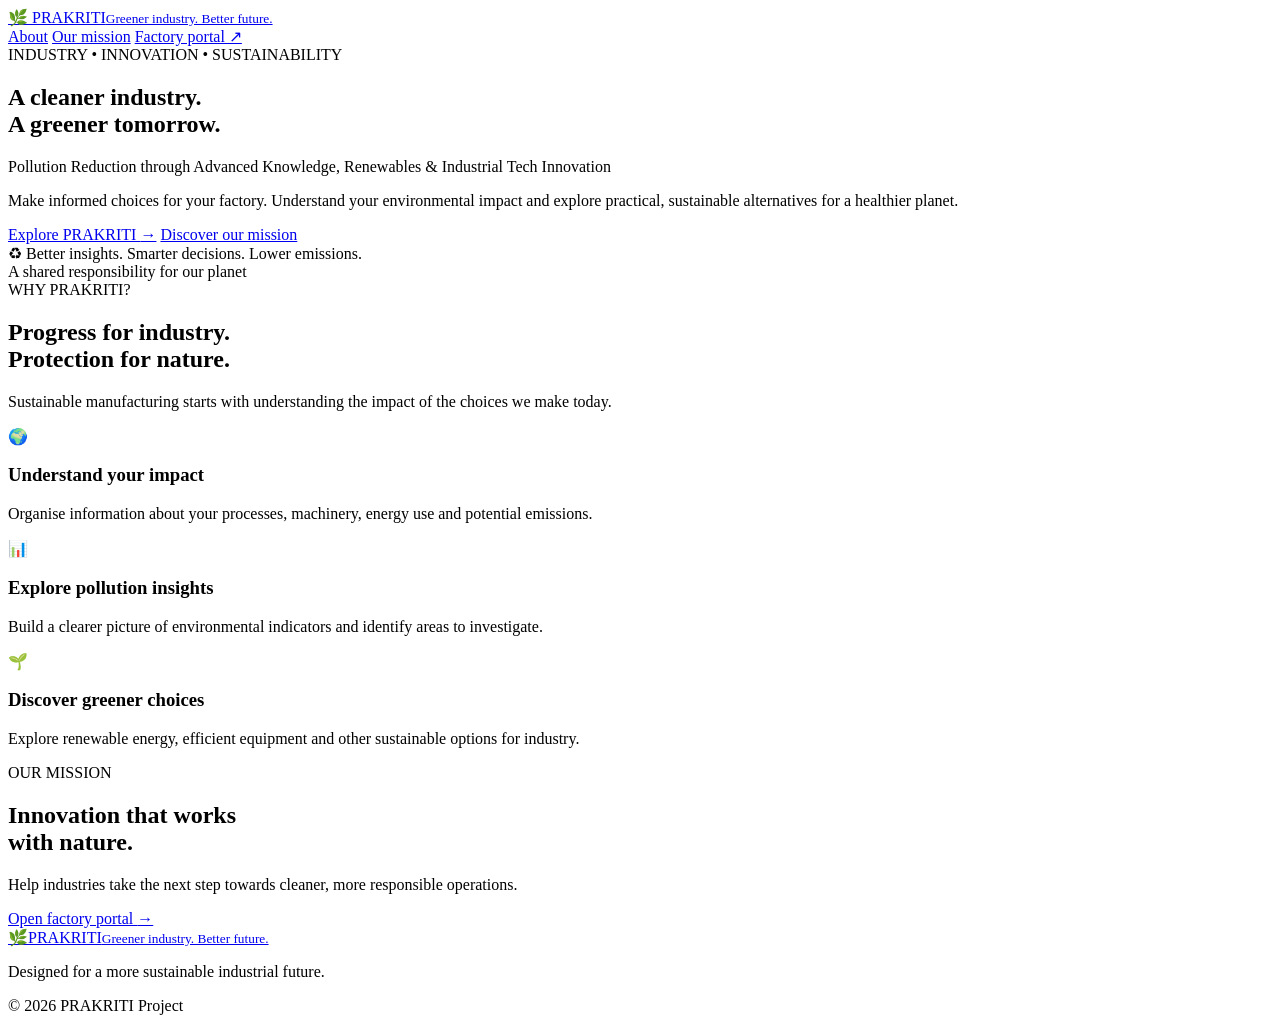
==== Frontend/index.html @ b76ef5cb "Add initial HTML structure for PRAKRITI website This file contains the initial HTML structure for th" ====
<!DOCTYPE html>
<html lang="en">
<head>
  <meta charset="UTF-8">
  <meta name="viewport" content="width=device-width, initial-scale=1.0">
  <title>PRAKRITI | Greener Industry, Better Future</title>
  <link rel="stylesheet" href="style.css">
</head>
<body class="home-page">
  <header class="site-header">
    <a class="brand" href="index.html" aria-label="PRAKRITI home">
      <span class="brand-mark">🌿</span>
      <span>PRAKRITI<small>Greener industry. Better future.</small></span>
    </a>
    <nav class="top-nav">
      <a href="#about">About</a>
      <a href="#mission">Our mission</a>
      <a class="nav-cta" href="dashboard.html">Factory portal ↗</a>
    </nav>
  </header>

  <main>
    <section class="hero">
      <div class="hero-shade"></div>
      <div class="hero-content">
        <div class="eyebrow"><span class="eyebrow-dot"></span> INDUSTRY • INNOVATION • SUSTAINABILITY</div>
        <h1>A cleaner industry.<br><span>A greener tomorrow.</span></h1>
        <p class="project-full-name">Pollution Reduction through Advanced Knowledge, Renewables &amp; Industrial Tech Innovation</p>
        <p class="hero-description">Make informed choices for your factory. Understand your environmental impact and explore practical, sustainable alternatives for a healthier planet.</p>
        <div class="hero-actions">
          <a class="button button-primary button-large" href="dashboard.html">Explore PRAKRITI <span>→</span></a>
          <a class="button button-glass button-large" href="#about">Discover our mission</a>
        </div>
        <div class="hero-note"><span>♻</span> Better insights. Smarter decisions. Lower emissions.</div>
      </div>
      <div class="hero-caption">A shared responsibility for our planet</div>
    </section>

    <section class="intro-section section-wrap" id="about">
      <div class="section-kicker">WHY PRAKRITI?</div>
      <h2>Progress for industry.<br><span>Protection for nature.</span></h2>
      <p class="section-lead">Sustainable manufacturing starts with understanding the impact of the choices we make today.</p>
      <div class="feature-grid">
        <article class="feature-card">
          <div class="feature-icon">🌍</div>
          <h3>Understand your impact</h3>
          <p>Organise information about your processes, machinery, energy use and potential emissions.</p>
        </article>
        <article class="feature-card">
          <div class="feature-icon">📊</div>
          <h3>Explore pollution insights</h3>
          <p>Build a clearer picture of environmental indicators and identify areas to investigate.</p>
        </article>
        <article class="feature-card">
          <div class="feature-icon">🌱</div>
          <h3>Discover greener choices</h3>
          <p>Explore renewable energy, efficient equipment and other sustainable options for industry.</p>
        </article>
      </div>
    </section>

    <section class="mission-band" id="mission">
      <div>
        <div class="section-kicker light-kicker">OUR MISSION</div>
        <h2>Innovation that works<br>with nature.</h2>
        <p>Help industries take the next step towards cleaner, more responsible operations.</p>
      </div>
      <a class="button button-light button-large" href="dashboard.html">Open factory portal <span>→</span></a>
    </section>
  </main>

  <footer class="site-footer">
    <a class="brand footer-brand" href="index.html"><span class="brand-mark">🌿</span><span>PRAKRITI<small>Greener industry. Better future.</small></span></a>
    <p>Designed for a more sustainable industrial future.</p>
    <span>© 2026 PRAKRITI Project</span>
  </footer>
</body>
</html>
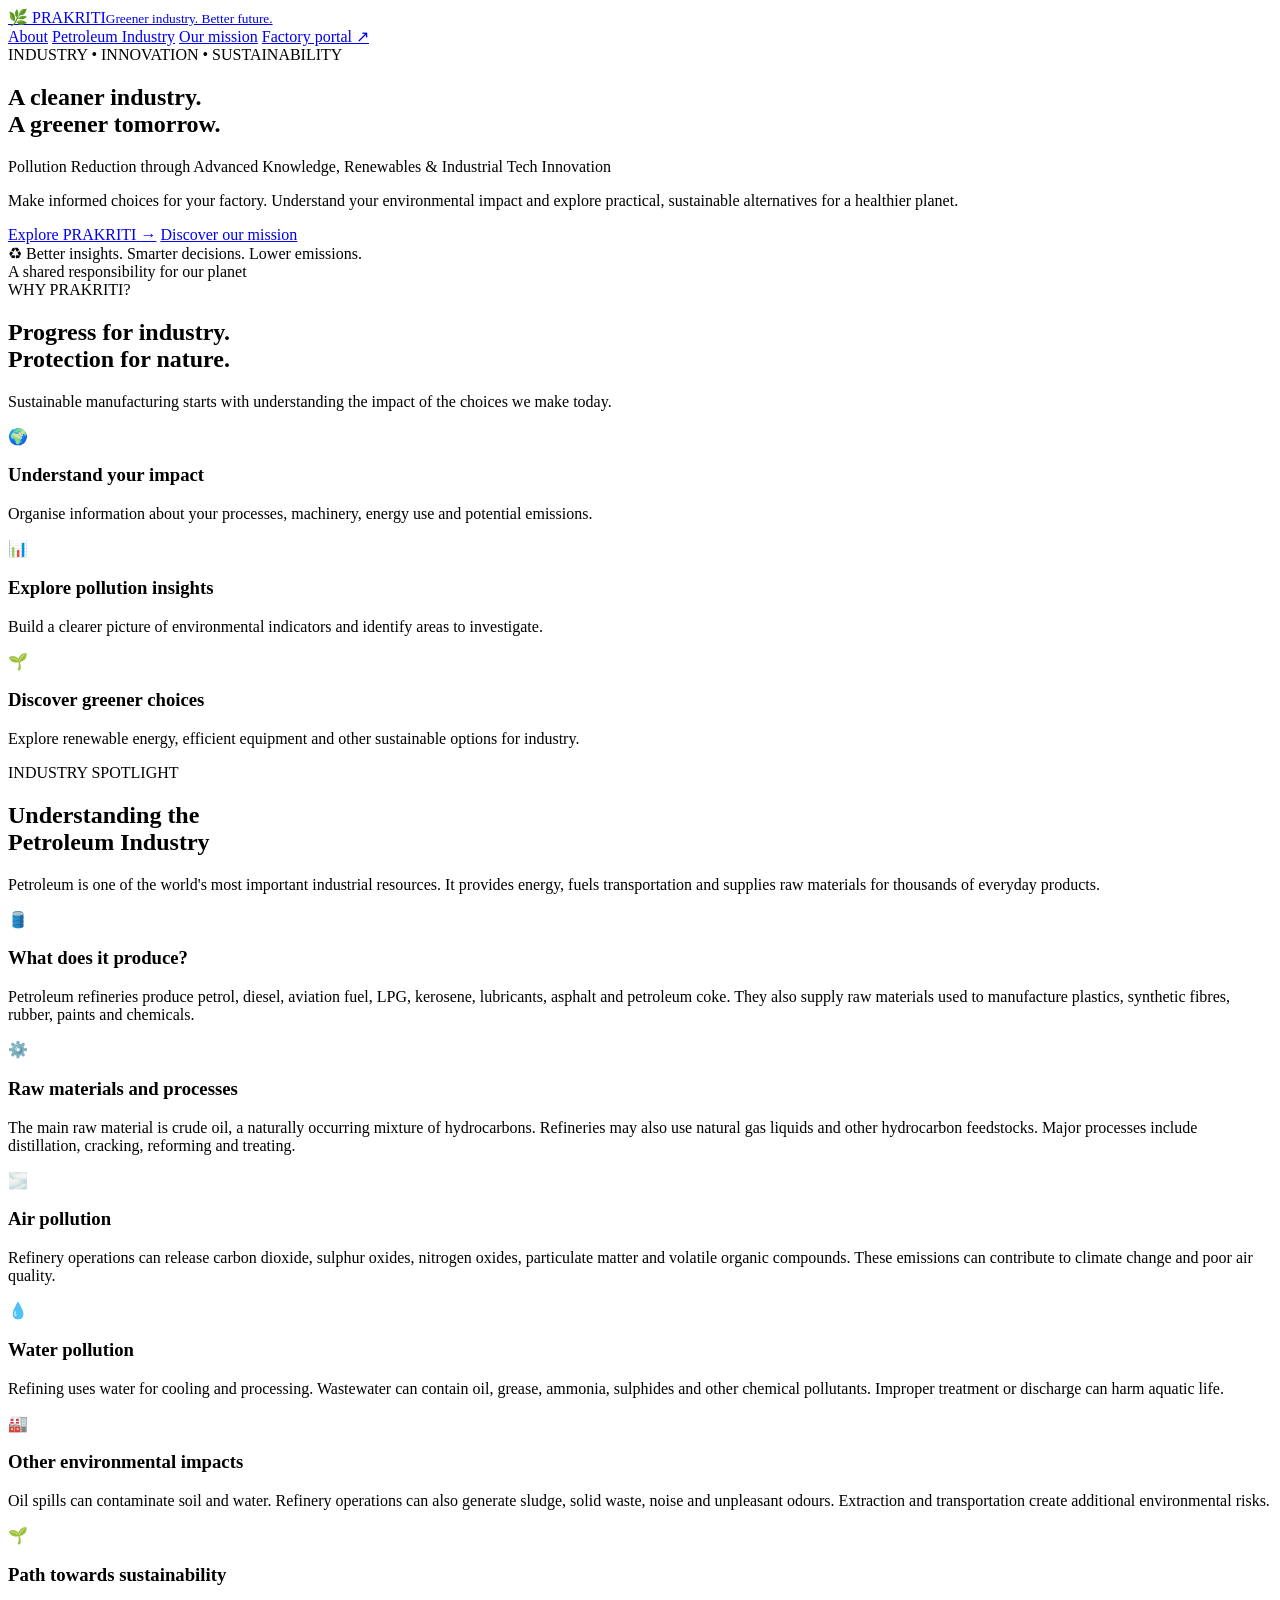
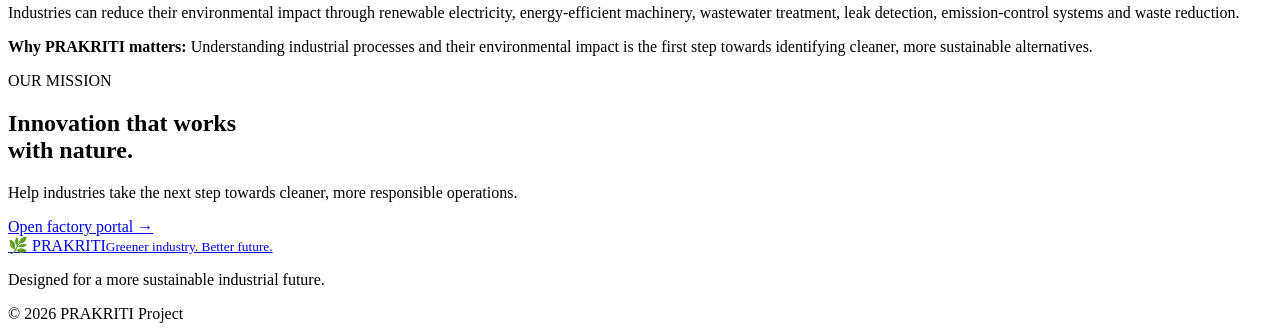
==== commit a2d68327: "Refactor index.html structure and add petroleum section" ====
--- a/Frontend/index.html
+++ b/Frontend/index.html
@@ -1,78 +1,123 @@
+
 <!DOCTYPE html>
 <html lang="en">
 <head>
-  <meta charset="UTF-8">
-  <meta name="viewport" content="width=device-width, initial-scale=1.0">
-  <title>PRAKRITI | Greener Industry, Better Future</title>
-  <link rel="stylesheet" href="style.css">
+    <meta charset="UTF-8">
+    <meta name="viewport" content="width=device-width, initial-scale=1.0">
+    <title>PRAKRITI | Greener Industry, Better Future</title>
+    <link rel="stylesheet" href="style.css">
 </head>
 <body class="home-page">
-  <header class="site-header">
-    <a class="brand" href="index.html" aria-label="PRAKRITI home">
-      <span class="brand-mark">🌿</span>
-      <span>PRAKRITI<small>Greener industry. Better future.</small></span>
-    </a>
-    <nav class="top-nav">
-      <a href="#about">About</a>
-      <a href="#mission">Our mission</a>
-      <a class="nav-cta" href="dashboard.html">Factory portal ↗</a>
-    </nav>
-  </header>
-
-  <main>
-    <section class="hero">
-      <div class="hero-shade"></div>
-      <div class="hero-content">
-        <div class="eyebrow"><span class="eyebrow-dot"></span> INDUSTRY • INNOVATION • SUSTAINABILITY</div>
-        <h1>A cleaner industry.<br><span>A greener tomorrow.</span></h1>
-        <p class="project-full-name">Pollution Reduction through Advanced Knowledge, Renewables &amp; Industrial Tech Innovation</p>
-        <p class="hero-description">Make informed choices for your factory. Understand your environmental impact and explore practical, sustainable alternatives for a healthier planet.</p>
-        <div class="hero-actions">
-          <a class="button button-primary button-large" href="dashboard.html">Explore PRAKRITI <span>→</span></a>
-          <a class="button button-glass button-large" href="#about">Discover our mission</a>
-        </div>
-        <div class="hero-note"><span>♻</span> Better insights. Smarter decisions. Lower emissions.</div>
-      </div>
-      <div class="hero-caption">A shared responsibility for our planet</div>
-    </section>
-
-    <section class="intro-section section-wrap" id="about">
-      <div class="section-kicker">WHY PRAKRITI?</div>
-      <h2>Progress for industry.<br><span>Protection for nature.</span></h2>
-      <p class="section-lead">Sustainable manufacturing starts with understanding the impact of the choices we make today.</p>
-      <div class="feature-grid">
-        <article class="feature-card">
-          <div class="feature-icon">🌍</div>
-          <h3>Understand your impact</h3>
-          <p>Organise information about your processes, machinery, energy use and potential emissions.</p>
-        </article>
-        <article class="feature-card">
-          <div class="feature-icon">📊</div>
-          <h3>Explore pollution insights</h3>
-          <p>Build a clearer picture of environmental indicators and identify areas to investigate.</p>
-        </article>
-        <article class="feature-card">
-          <div class="feature-icon">🌱</div>
-          <h3>Discover greener choices</h3>
-          <p>Explore renewable energy, efficient equipment and other sustainable options for industry.</p>
-        </article>
-      </div>
-    </section>
-
-    <section class="mission-band" id="mission">
-      <div>
-        <div class="section-kicker light-kicker">OUR MISSION</div>
-        <h2>Innovation that works<br>with nature.</h2>
-        <p>Help industries take the next step towards cleaner, more responsible operations.</p>
-      </div>
-      <a class="button button-light button-large" href="dashboard.html">Open factory portal <span>→</span></a>
-    </section>
-  </main>
-
-  <footer class="site-footer">
-    <a class="brand footer-brand" href="index.html"><span class="brand-mark">🌿</span><span>PRAKRITI<small>Greener industry. Better future.</small></span></a>
-    <p>Designed for a more sustainable industrial future.</p>
-    <span>© 2026 PRAKRITI Project</span>
-  </footer>
+    
+    <header class="site-header">
+        <a class="brand" href="index.html" aria-label="PRAKRITI home">
+            <span class="brand-mark">🌿</span>
+            <span>PRAKRITI<small>Greener industry. Better future.</small></span>
+        </a>
+        <nav class="top-nav">
+            <a href="#about">About</a>
+            <a href="#petroleum">Petroleum Industry</a>
+            <a href="#mission">Our mission</a>
+            <a class="nav-cta" href="dashboard.html">Factory portal ↗</a>
+        </nav>
+    </header>
+    <main>
+        
+        <section class="hero">
+            <div class="hero-shade"></div>
+            <div class="hero-content">
+                <div class="eyebrow"><span class="eyebrow-dot"></span> INDUSTRY • INNOVATION • SUSTAINABILITY</div>
+                <h1>A cleaner industry.<br><span>A greener tomorrow.</span></h1>
+                <p class="project-full-name">Pollution Reduction through Advanced Knowledge, Renewables &amp; Industrial Tech Innovation</p>
+                <p class="hero-description">Make informed choices for your factory. Understand your environmental impact and explore practical, sustainable alternatives for a healthier planet.</p>
+                <div class="hero-actions">
+                    <a class="button button-primary button-large" href="dashboard.html">Explore PRAKRITI <span>→</span></a>
+                    <a class="button button-glass button-large" href="#about">Discover our mission</a>
+                </div>
+                <div class="hero-note"><span>♻</span> Better insights. Smarter decisions. Lower emissions.</div>
+            </div>
+            <div class="hero-caption">A shared responsibility for our planet</div>
+        </section>
+        
+        <section class="intro-section section-wrap" id="about">
+            <div class="section-kicker">WHY PRAKRITI?</div>
+            <h2>Progress for industry.<br><span>Protection for nature.</span></h2>
+            <p class="section-lead">Sustainable manufacturing starts with understanding the impact of the choices we make today.</p>
+            <div class="feature-grid">
+                <article class="feature-card">
+                    <div class="feature-icon">🌍</div>
+                    <h3>Understand your impact</h3>
+                    <p>Organise information about your processes, machinery, energy use and potential emissions.</p>
+                </article>
+                <article class="feature-card">
+                    <div class="feature-icon">📊</div>
+                    <h3>Explore pollution insights</h3>
+                    <p>Build a clearer picture of environmental indicators and identify areas to investigate.</p>
+                </article>
+                <article class="feature-card">
+                    <div class="feature-icon">🌱</div>
+                    <h3>Discover greener choices</h3>
+                    <p>Explore renewable energy, efficient equipment and other sustainable options for industry.</p>
+                </article>
+            </div>
+        </section>
+        
+        <section class="intro-section section-wrap" id="petroleum">
+            <div class="section-kicker">INDUSTRY SPOTLIGHT</div>
+            <h2>Understanding the<br><span>Petroleum Industry</span></h2>
+            <p class="section-lead">Petroleum is one of the world's most important industrial resources. It provides energy, fuels transportation and supplies raw materials for thousands of everyday products.</p>
+            <div class="feature-grid">
+                <article class="feature-card">
+                    <div class="feature-icon">🛢️</div>
+                    <h3>What does it produce?</h3>
+                    <p>Petroleum refineries produce petrol, diesel, aviation fuel, LPG, kerosene, lubricants, asphalt and petroleum coke. They also supply raw materials used to manufacture plastics, synthetic fibres, rubber, paints and chemicals.</p>
+                </article>
+                <article class="feature-card">
+                    <div class="feature-icon">⚙️</div>
+                    <h3>Raw materials and processes</h3>
+                    <p>The main raw material is crude oil, a naturally occurring mixture of hydrocarbons. Refineries may also use natural gas liquids and other hydrocarbon feedstocks. Major processes include distillation, cracking, reforming and treating.</p>
+                </article>
+                <article class="feature-card">
+                    <div class="feature-icon">🌫️</div>
+                    <h3>Air pollution</h3>
+                    <p>Refinery operations can release carbon dioxide, sulphur oxides, nitrogen oxides, particulate matter and volatile organic compounds. These emissions can contribute to climate change and poor air quality.</p>
+                </article>
+                <article class="feature-card">
+                    <div class="feature-icon">💧</div>
+                    <h3>Water pollution</h3>
+                    <p>Refining uses water for cooling and processing. Wastewater can contain oil, grease, ammonia, sulphides and other chemical pollutants. Improper treatment or discharge can harm aquatic life.</p>
+                </article>
+                <article class="feature-card">
+                    <div class="feature-icon">🏭</div>
+                    <h3>Other environmental impacts</h3>
+                    <p>Oil spills can contaminate soil and water. Refinery operations can also generate sludge, solid waste, noise and unpleasant odours. Extraction and transportation create additional environmental risks.</p>
+                </article>
+                <article class="feature-card">
+                    <div class="feature-icon">🌱</div>
+                    <h3>Path towards sustainability</h3>
+                    <p>Industries can reduce their environmental impact through renewable electricity, energy-efficient machinery, wastewater treatment, leak detection, emission-control systems and waste reduction.</p>
+                </article>
+            </div>
+            <p class="section-lead"><strong>Why PRAKRITI matters:</strong> Understanding industrial processes and their environmental impact is the first step towards identifying cleaner, more sustainable alternatives.</p>
+        </section>
+        
+        <section class="mission-band" id="mission">
+            <div>
+                <div class="section-kicker light-kicker">OUR MISSION</div>
+                <h2>Innovation that works<br>with nature.</h2>
+                <p>Help industries take the next step towards cleaner, more responsible operations.</p>
+            </div>
+            <a class="button button-light button-large" href="dashboard.html">Open factory portal <span>→</span></a>
+        </section>
+    </main>
+    
+    <footer class="site-footer">
+        <a class="brand footer-brand" href="index.html">
+            <span class="brand-mark">🌿</span>
+            <span>PRAKRITI<small>Greener industry. Better future.</small></span>
+        </a>
+        <p>Designed for a more sustainable industrial future.</p>
+        <span>© 2026 PRAKRITI Project</span>
+    </footer>
 </body>
 </html>
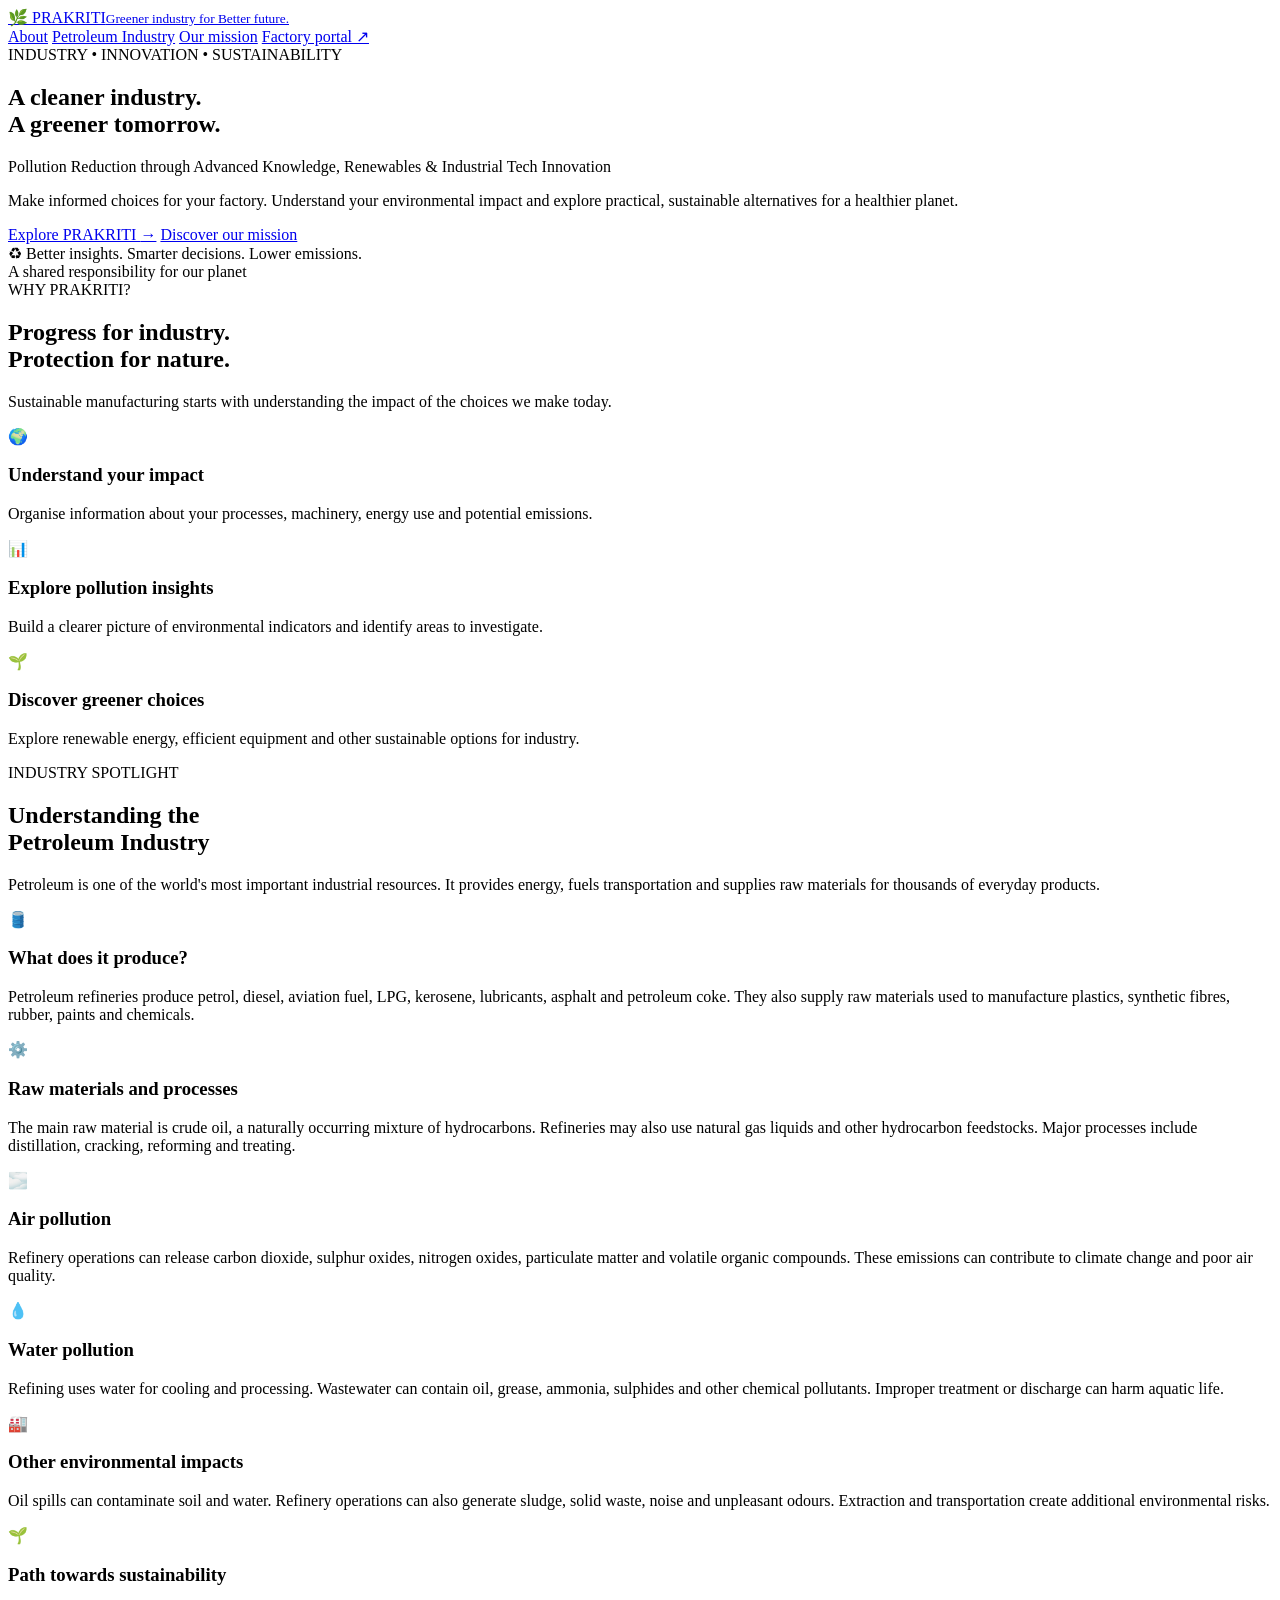
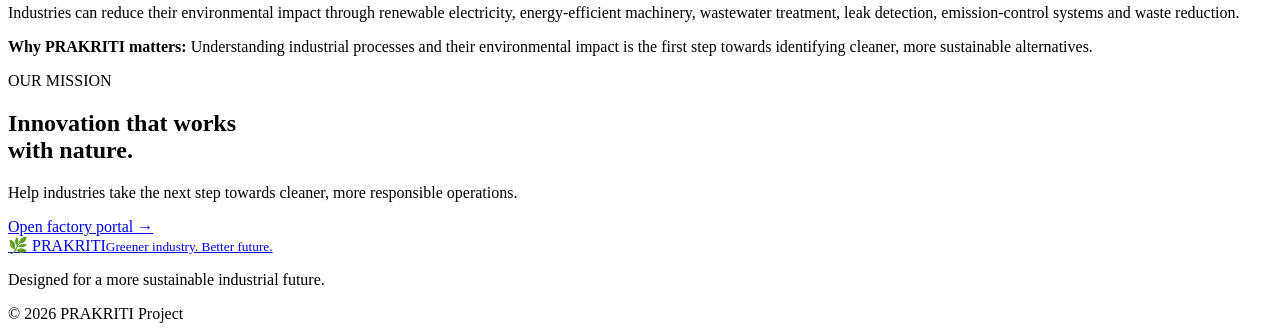
==== commit 8007179d: "sai is commiting" ====
--- a/Frontend/index.html
+++ b/Frontend/index.html
@@ -12,7 +12,7 @@
     <header class="site-header">
         <a class="brand" href="index.html" aria-label="PRAKRITI home">
             <span class="brand-mark">🌿</span>
-            <span>PRAKRITI<small>Greener industry. Better future.</small></span>
+            <span>PRAKRITI<small>Greener industry for Better future.</small></span>
         </a>
         <nav class="top-nav">
             <a href="#about">About</a>
@@ -105,7 +105,7 @@
             <div>
                 <div class="section-kicker light-kicker">OUR MISSION</div>
                 <h2>Innovation that works<br>with nature.</h2>
-                <p>Help industries take the next step towards cleaner, more responsible operations.</p>
+                <p>Help industries  take the next step towards cleaner, more responsible operations.</p>
             </div>
             <a class="button button-light button-large" href="dashboard.html">Open factory portal <span>→</span></a>
         </section>
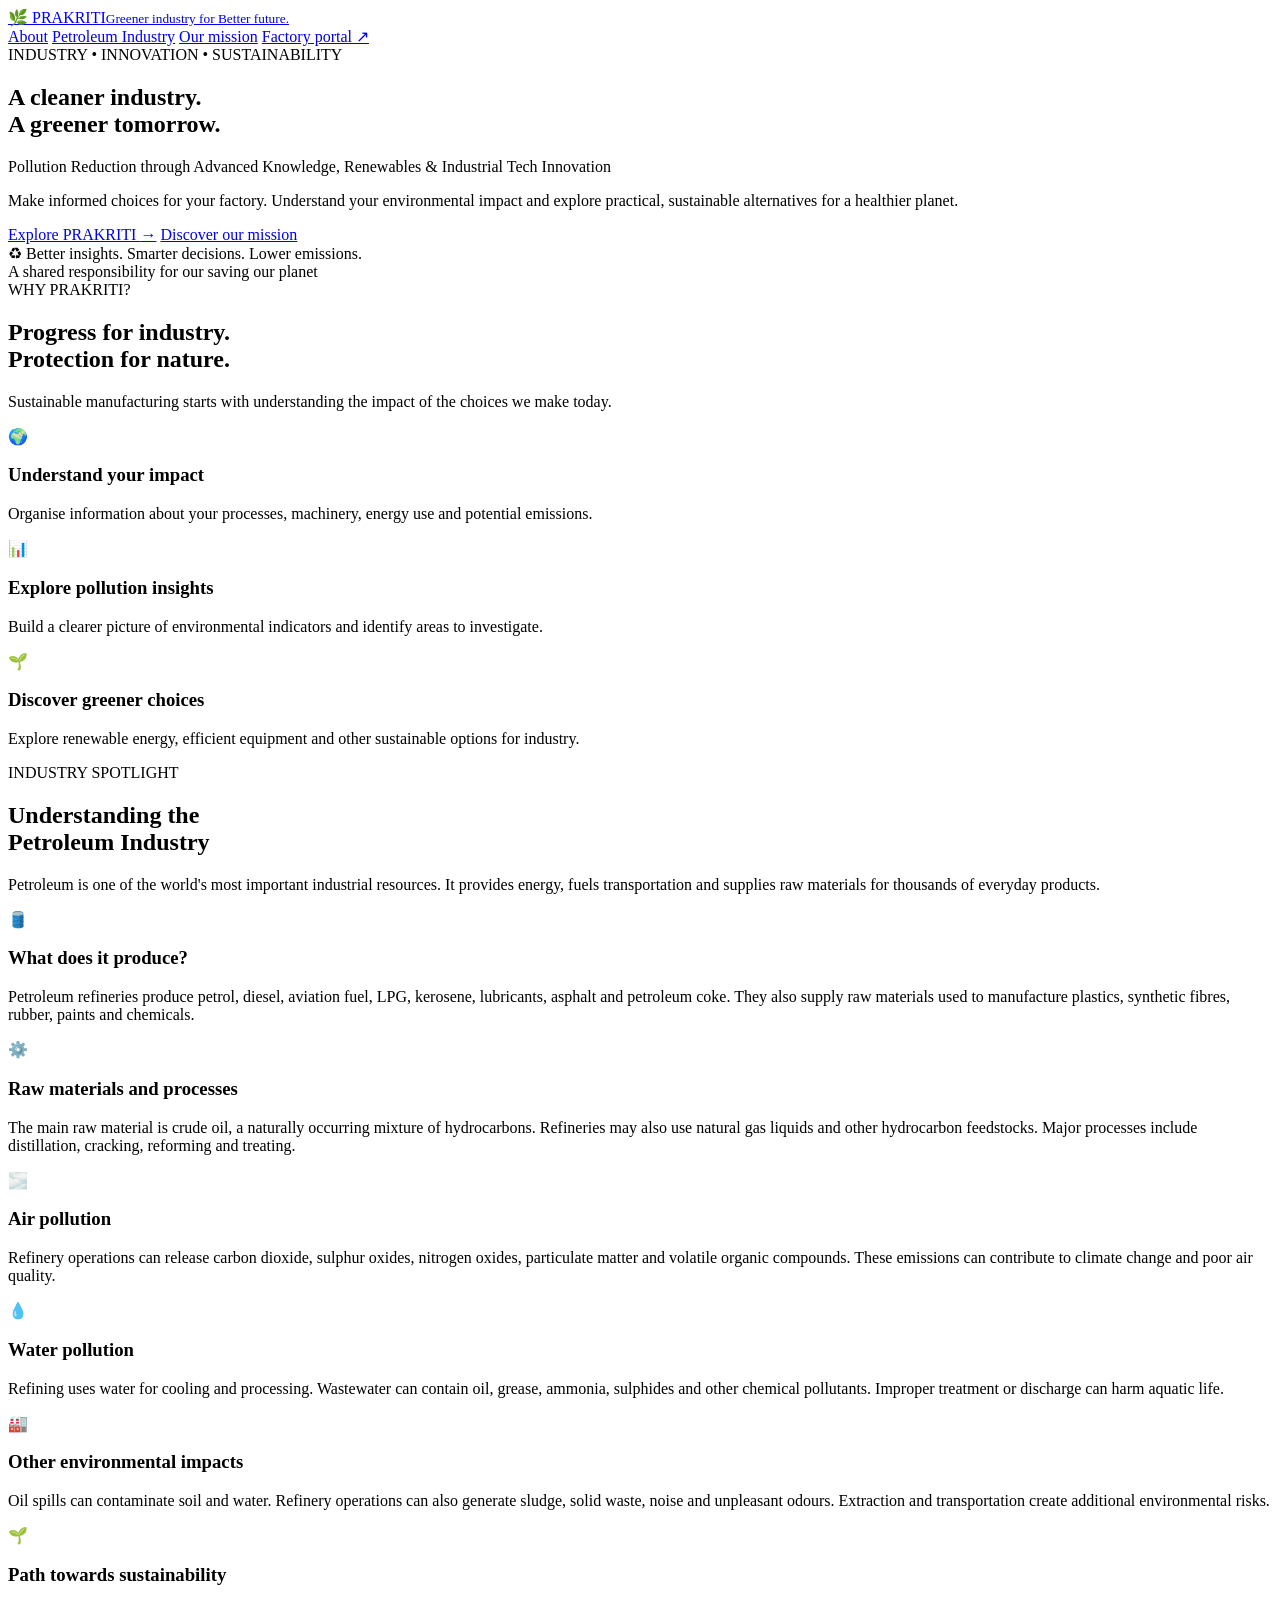
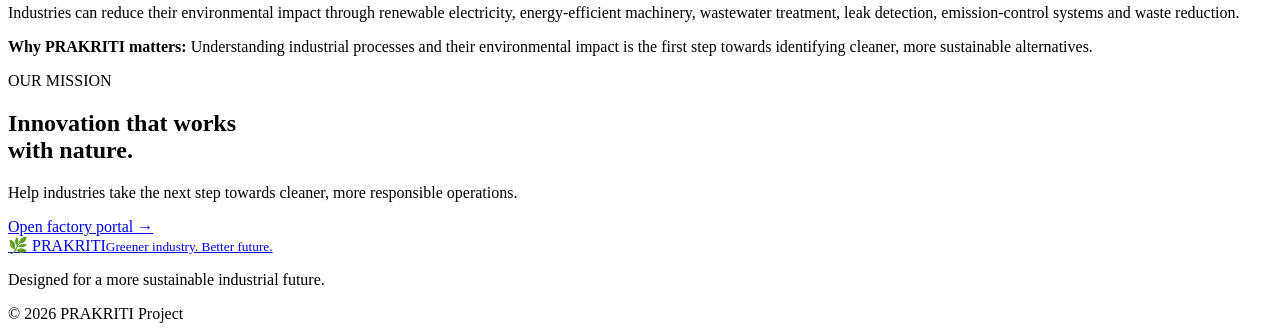
==== commit b0d60746: "Updated index.html" ====
--- a/Frontend/index.html
+++ b/Frontend/index.html
@@ -36,7 +36,7 @@
                 </div>
                 <div class="hero-note"><span>♻</span> Better insights. Smarter decisions. Lower emissions.</div>
             </div>
-            <div class="hero-caption">A shared responsibility for our planet</div>
+            <div class="hero-caption">A shared responsibility for our saving our planet</div>
         </section>
         
         <section class="intro-section section-wrap" id="about">
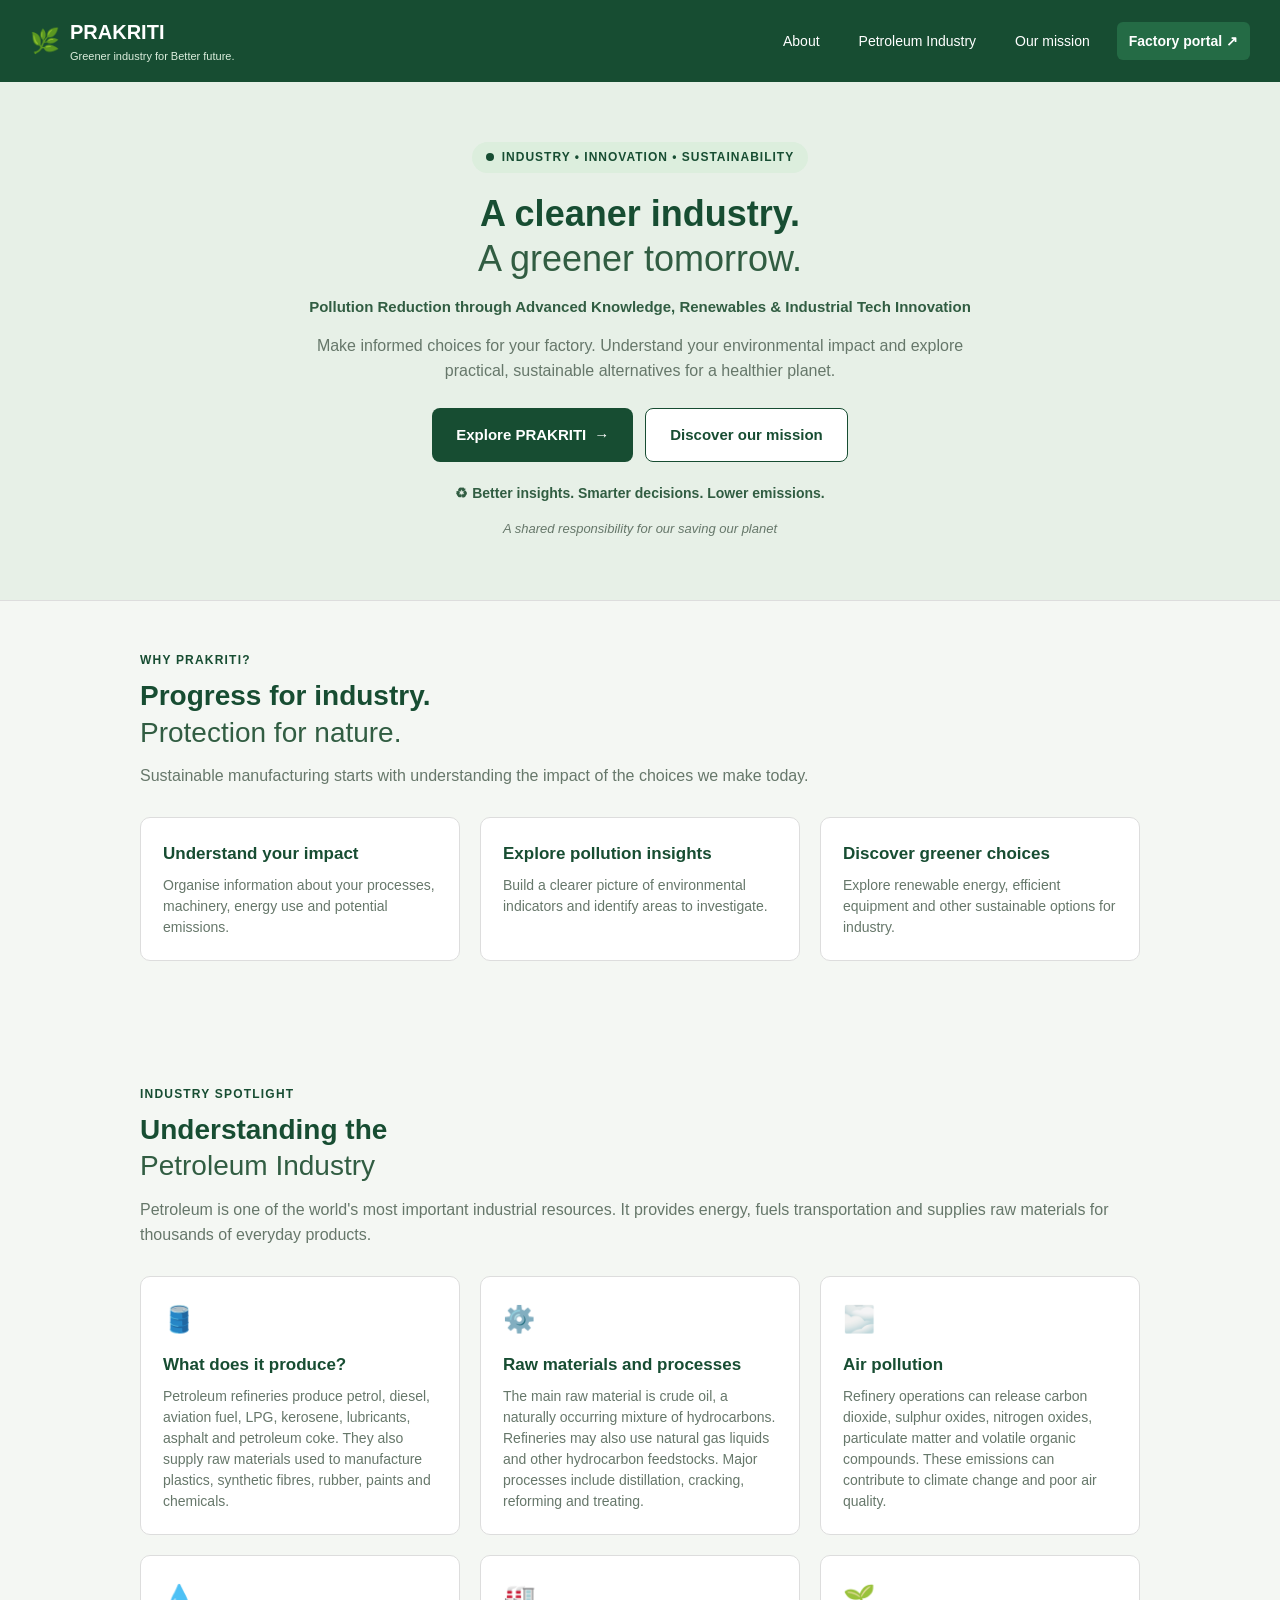
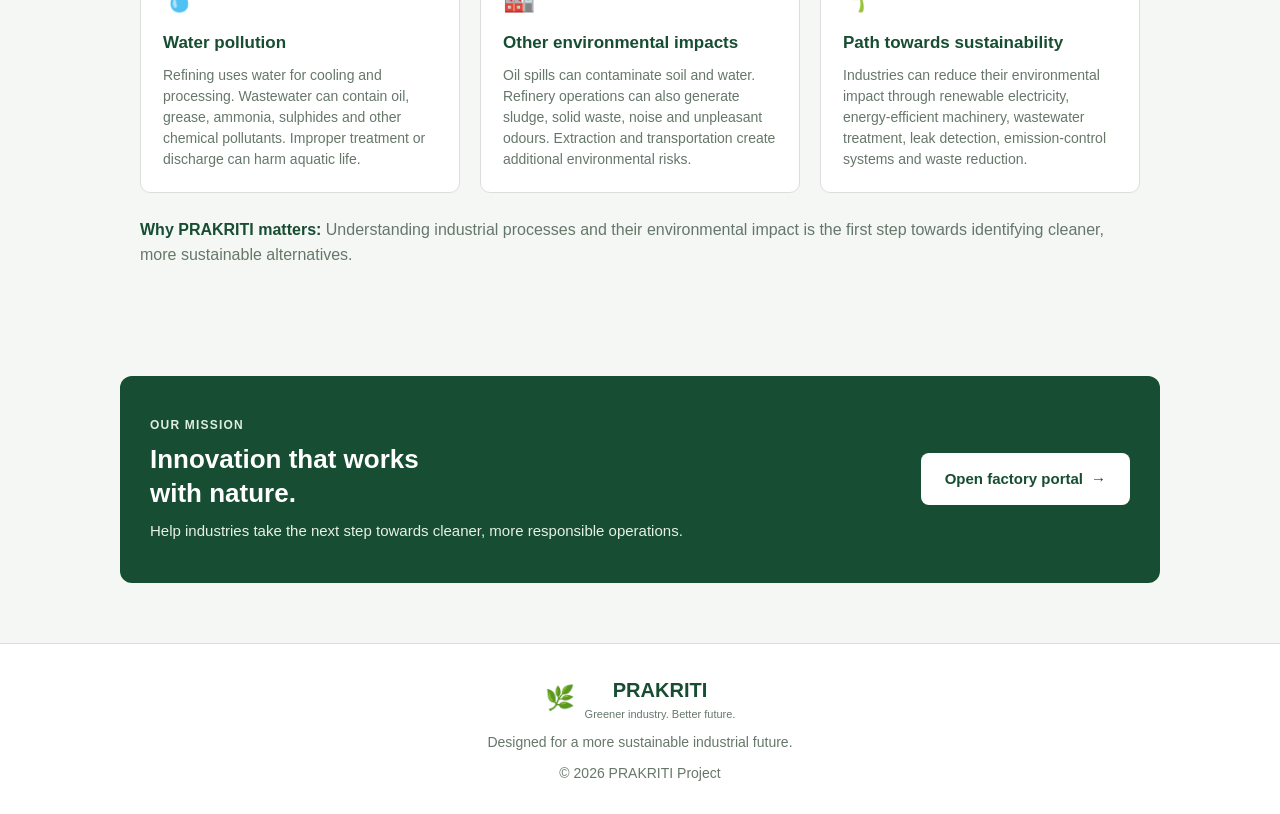
==== commit 31f5abdb: "added styles to index.html, back to home in dashboard.html" ====
--- a/Frontend/index.html
+++ b/Frontend/index.html
@@ -5,7 +5,7 @@
     <meta charset="UTF-8">
     <meta name="viewport" content="width=device-width, initial-scale=1.0">
     <title>PRAKRITI | Greener Industry, Better Future</title>
-    <link rel="stylesheet" href="style.css">
+    <link rel="stylesheet" href="styles.css">
 </head>
 <body class="home-page">
     
@@ -45,17 +45,16 @@
             <p class="section-lead">Sustainable manufacturing starts with understanding the impact of the choices we make today.</p>
             <div class="feature-grid">
                 <article class="feature-card">
-                    <div class="feature-icon">🌍</div>
+                   
                     <h3>Understand your impact</h3>
                     <p>Organise information about your processes, machinery, energy use and potential emissions.</p>
                 </article>
                 <article class="feature-card">
-                    <div class="feature-icon">📊</div>
+                    
                     <h3>Explore pollution insights</h3>
                     <p>Build a clearer picture of environmental indicators and identify areas to investigate.</p>
                 </article>
                 <article class="feature-card">
-                    <div class="feature-icon">🌱</div>
                     <h3>Discover greener choices</h3>
                     <p>Explore renewable energy, efficient equipment and other sustainable options for industry.</p>
                 </article>
--- a/Frontend/styles.css
+++ b/Frontend/styles.css
@@ -0,0 +1,370 @@
+/* ==========================================================================
+   PRAKRITI - Simple & Plain Styles
+   Color palette aligned with frontend/dashboard.html (No gradients)
+   ========================================================================== */
+
+/* --- Reset & Global --- */
+* {
+    margin: 0;
+    padding: 0;
+    box-sizing: border-box;
+    font-family: Arial, sans-serif;
+}
+
+html {
+    scroll-behavior: smooth;
+}
+
+body {
+    background-color: #f4f7f3;
+    color: #333333;
+    line-height: 1.6;
+}
+
+a {
+    text-decoration: none;
+    color: inherit;
+}
+
+/* --- Header & Navigation --- */
+.site-header {
+    background-color: #174d32;
+    color: #ffffff;
+    padding: 16px 30px;
+    display: flex;
+    justify-content: space-between;
+    align-items: center;
+    position: sticky;
+    top: 0;
+    z-index: 100;
+}
+
+.brand {
+    display: flex;
+    align-items: center;
+    gap: 10px;
+    font-size: 20px;
+    font-weight: bold;
+    color: #ffffff;
+}
+
+.brand-mark {
+    font-size: 24px;
+}
+
+.brand small {
+    display: block;
+    font-size: 11px;
+    font-weight: normal;
+    color: #dceedd;
+}
+
+.top-nav {
+    display: flex;
+    align-items: center;
+    gap: 15px;
+}
+
+.top-nav a {
+    color: #ffffff;
+    font-size: 14px;
+    padding: 8px 12px;
+    border-radius: 6px;
+    transition: background-color 0.2s;
+}
+
+.top-nav a:hover {
+    background-color: #246b45;
+}
+
+.top-nav .nav-cta {
+    background-color: #246b45;
+    font-weight: bold;
+}
+
+.top-nav .nav-cta:hover {
+    background-color: #315d42;
+}
+
+/* --- Hero Section --- */
+.hero {
+    background-color: #e7f0e7;
+    border-bottom: 1px solid #ddd;
+    padding: 60px 20px;
+    text-align: center;
+}
+
+.hero-content {
+    max-width: 820px;
+    margin: 0 auto;
+}
+
+.eyebrow {
+    display: inline-flex;
+    align-items: center;
+    gap: 8px;
+    font-size: 12px;
+    font-weight: bold;
+    letter-spacing: 1px;
+    text-transform: uppercase;
+    color: #174d32;
+    background-color: #dceedd;
+    padding: 6px 14px;
+    border-radius: 20px;
+    margin-bottom: 18px;
+}
+
+.eyebrow-dot {
+    width: 8px;
+    height: 8px;
+    background-color: #174d32;
+    border-radius: 50%;
+    display: inline-block;
+}
+
+.hero h1 {
+    font-size: 36px;
+    color: #174d32;
+    line-height: 1.25;
+    margin-bottom: 14px;
+}
+
+.hero h1 span {
+    color: #315d42;
+    font-weight: normal;
+}
+
+.project-full-name {
+    font-size: 15px;
+    font-weight: bold;
+    color: #315d42;
+    margin-bottom: 14px;
+}
+
+.hero-description {
+    font-size: 16px;
+    color: #66776a;
+    max-width: 680px;
+    margin: 0 auto 24px;
+    line-height: 1.6;
+}
+
+.hero-actions {
+    display: flex;
+    justify-content: center;
+    gap: 12px;
+    flex-wrap: wrap;
+    margin-bottom: 20px;
+}
+
+.hero-note {
+    font-size: 14px;
+    color: #315d42;
+    font-weight: bold;
+}
+
+.hero-caption {
+    font-size: 13px;
+    color: #66776a;
+    margin-top: 15px;
+    font-style: italic;
+}
+
+/* --- Buttons --- */
+.button {
+    display: inline-flex;
+    align-items: center;
+    gap: 8px;
+    padding: 12px 20px;
+    font-size: 15px;
+    font-weight: bold;
+    border-radius: 8px;
+    cursor: pointer;
+    transition: background-color 0.2s, color 0.2s;
+}
+
+.button-primary {
+    background-color: #174d32;
+    color: #ffffff;
+}
+
+.button-primary:hover {
+    background-color: #246b45;
+}
+
+.button-glass {
+    background-color: #ffffff;
+    color: #174d32;
+    border: 1px solid #174d32;
+}
+
+.button-glass:hover {
+    background-color: #dceedd;
+}
+
+.button-light {
+    background-color: #ffffff;
+    color: #174d32;
+}
+
+.button-light:hover {
+    background-color: #e7f0e7;
+}
+
+.button-large {
+    padding: 14px 24px;
+    font-size: 15px;
+}
+
+/* --- Common Sections & Headings --- */
+.section-wrap {
+    max-width: 1040px;
+    margin: 0 auto;
+    padding: 50px 20px;
+}
+
+.section-kicker {
+    font-size: 12px;
+    font-weight: bold;
+    letter-spacing: 1.2px;
+    text-transform: uppercase;
+    color: #174d32;
+    margin-bottom: 8px;
+}
+
+.intro-section h2 {
+    font-size: 28px;
+    color: #174d32;
+    line-height: 1.3;
+    margin-bottom: 12px;
+}
+
+.intro-section h2 span {
+    color: #315d42;
+    font-weight: normal;
+}
+
+.section-lead {
+    font-size: 16px;
+    color: #66776a;
+    margin-bottom: 28px;
+    line-height: 1.6;
+}
+
+.section-lead strong {
+    color: #174d32;
+}
+
+/* --- Feature Cards & Grid --- */
+.feature-grid {
+    display: grid;
+    grid-template-columns: repeat(auto-fit, minmax(280px, 1fr));
+    gap: 20px;
+    margin-bottom: 24px;
+}
+
+.feature-card {
+    background-color: #ffffff;
+    border: 1px solid #ddd;
+    border-radius: 10px;
+    padding: 22px;
+}
+
+.feature-icon {
+    font-size: 26px;
+    margin-bottom: 10px;
+}
+
+.feature-card h3 {
+    font-size: 17px;
+    color: #174d32;
+    margin-bottom: 8px;
+}
+
+.feature-card p {
+    font-size: 14px;
+    color: #66776a;
+    line-height: 1.5;
+}
+
+/* --- Mission Band --- */
+.mission-band {
+    background-color: #174d32;
+    color: #ffffff;
+    max-width: 1040px;
+    margin: 30px auto 60px;
+    padding: 40px 30px;
+    border-radius: 12px;
+    display: flex;
+    justify-content: space-between;
+    align-items: center;
+    flex-wrap: wrap;
+    gap: 20px;
+}
+
+.mission-band .light-kicker {
+    color: #dceedd;
+}
+
+.mission-band h2 {
+    font-size: 26px;
+    color: #ffffff;
+    line-height: 1.3;
+    margin-bottom: 8px;
+}
+
+.mission-band p {
+    font-size: 15px;
+    color: #e7f0e7;
+    max-width: 600px;
+}
+
+/* --- Footer --- */
+.site-footer {
+    background-color: #ffffff;
+    border-top: 1px solid #ddd;
+    padding: 30px 20px;
+    text-align: center;
+    display: flex;
+    flex-direction: column;
+    align-items: center;
+    gap: 8px;
+    font-size: 14px;
+    color: #66776a;
+}
+
+.footer-brand {
+    color: #174d32;
+}
+
+.footer-brand small {
+    color: #66776a;
+}
+
+/* --- Responsive Adjustments --- */
+@media (max-width: 768px) {
+    .site-header {
+        flex-direction: column;
+        gap: 14px;
+        padding: 16px;
+    }
+
+    .top-nav {
+        flex-wrap: wrap;
+        justify-content: center;
+    }
+
+    .hero h1 {
+        font-size: 28px;
+    }
+
+    .intro-section h2 {
+        font-size: 24px;
+    }
+
+    .mission-band {
+        flex-direction: column;
+        text-align: center;
+        padding: 30px 20px;
+    }
+}
